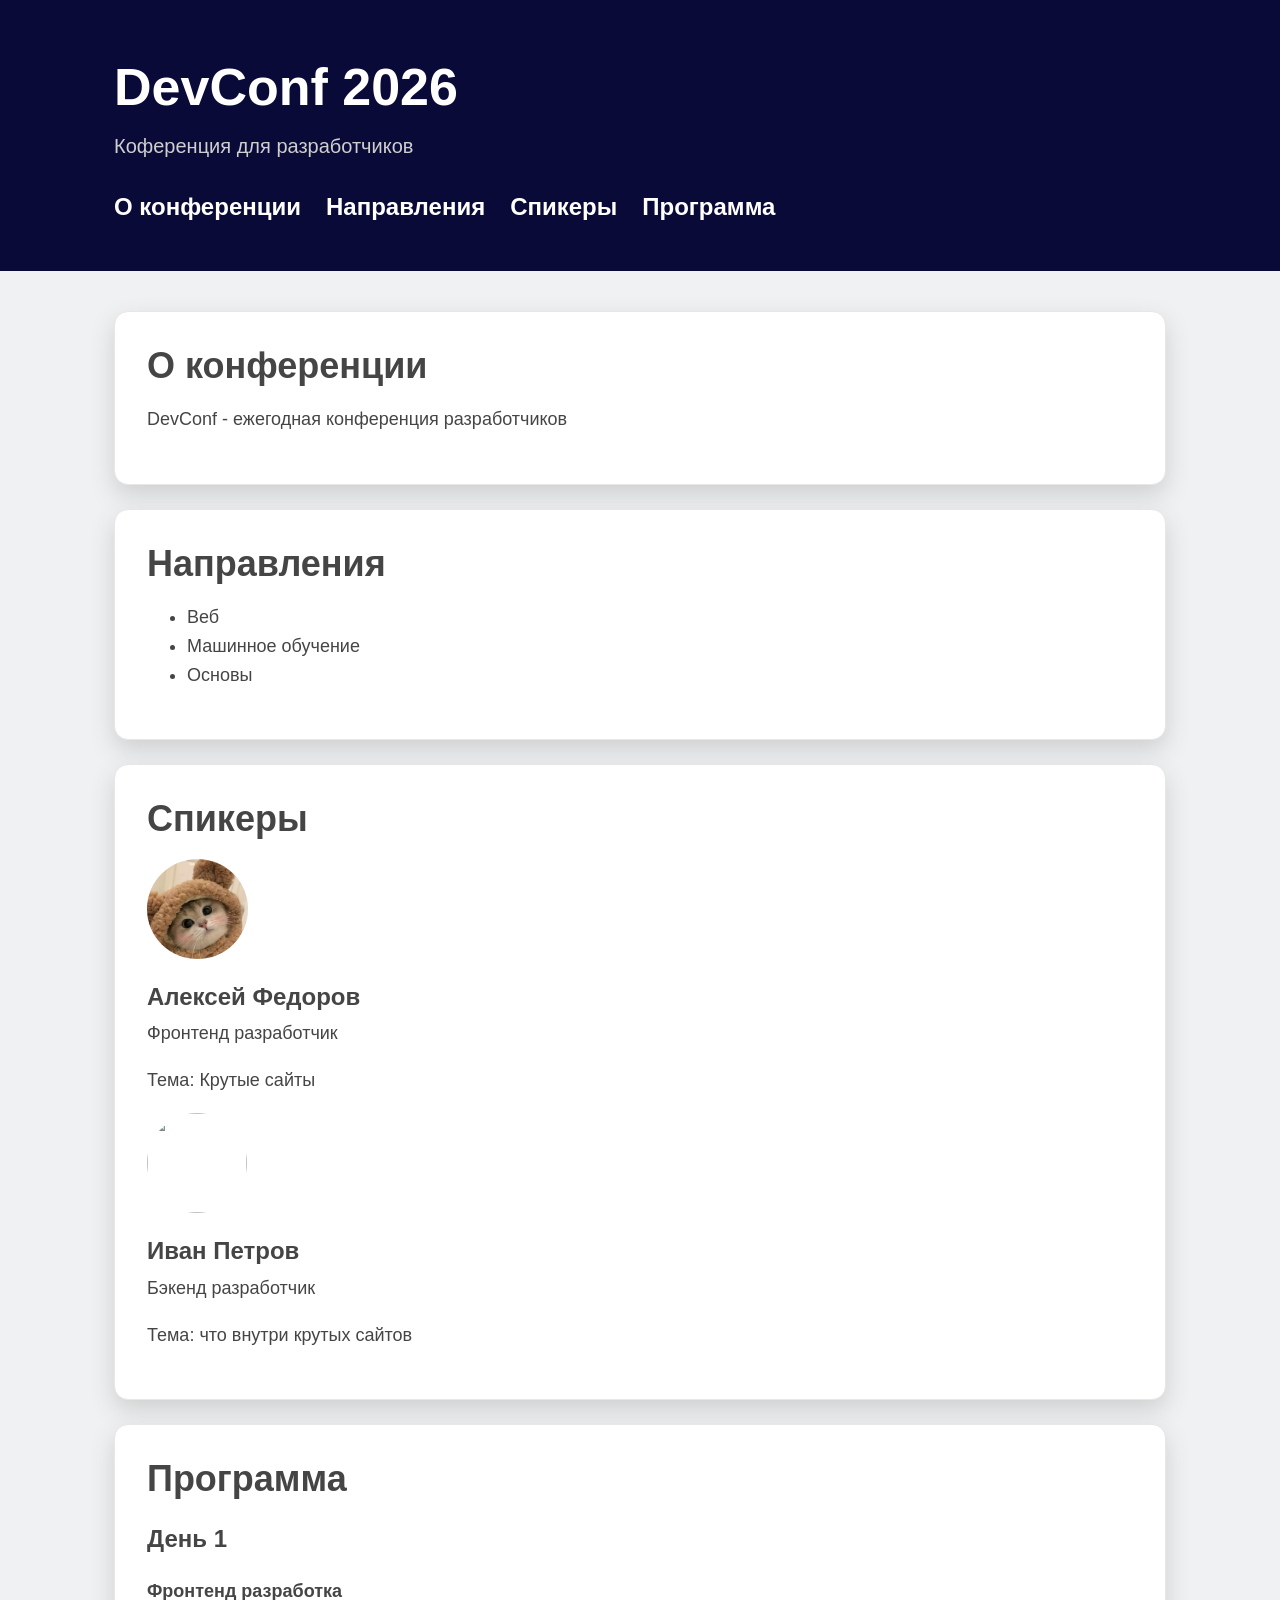
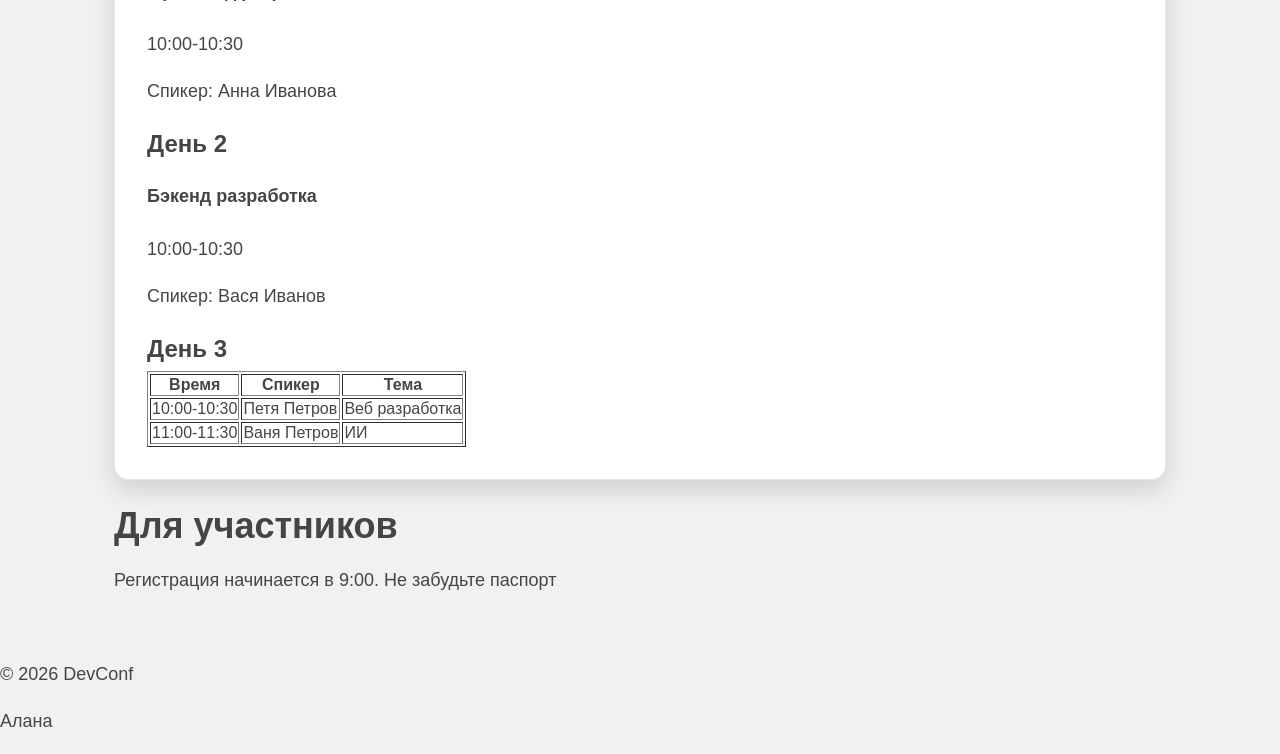
==== index.html @ 01fd3b3c "first commit" ====
<html>
    <head>
        <title>DevConf 2026</title>
        <link rel="stylesheet" href="style.css">
    </head>
    <body>
        <!-- <div>
            <div>
                <a href="">О программе</a>
                <a href="">Спикеры</a>
                <a href="">Направления</a>
            </div>
            <div>
                <img src="" alt="">
            </div>
        </div>
        <div>
        </div> -->
        <header class="site-header">
            <div class="container">
                <h1>DevConf 2026</h1>
                <p class="subtitle">Коференция для разработчиков</p>
                <nav class="nav">
                    <a href="#conf">О конференции</a>
                    <a href="">Направления</a>
                    <a href="">Спикеры</a>
                    <a href="#thems">Программа</a>
                </nav>
            </div>
            
        </header>
        <main class="container page-content">
            <section id="conf" class="section-card">
                <h2>О конференции</h2>
                <p>DevConf - ежегодная конференция разработчиков</p>
            </section>
            <section class="section-card">
                <h2>Направления</h2>
                <ul>
                    <li>Веб</li>
                    <li>Машинное обучение</li>
                    <li>Основы</li>
                </ul>
            </section>
            <section class="section-card">
                <h2>Спикеры</h2>
                <article class="card">
                    <img src="images/cat.jpg" alt="" height="100">
                    <h3>Алексей Федоров</h3>
                    <p>Фронтенд разработчик</p>
                    <p>Тема: Крутые сайты</p>
                </article>

                <article class="card">
                    <img src="https://i.pinimg.com/236x/c8/cc/24/c8cc24bba37a25c009647b8875aae0e3.jpg" alt="" height="100">
                    <h3>Иван Петров</h3>
                    <p>Бэкенд разработчик</p>
                    <p>Тема: что внутри крутых сайтов</p>
                </article>
            </section>
            <section id="thems" class="section-card">
                <h2>Программа</h2>
                <article>
                    <h3>День 1</h3>
                    <div>
                        <h4>Фронтенд разработка</h4>
                        <p>10:00-10:30</p>
                        <p>Спикер: Анна Иванова</p>
                    </div>
                </article>
                <article>
                    <h3>День 2</h3>
                    <div>
                        <h4>Бэкенд разработка</h4>
                        <p>10:00-10:30</p>
                        <p>Спикер: Вася Иванов</p>
                    </div>
                </article>
                <article>
                    <h3>День 3</h3>
                    <table border="1">
                        <thead>
                            <tr>
                                <th>Время</th>
                                <th>Спикер</th>
                                <th>Тема</th>
                            </tr>
                        </thead>
                        <tbody>
                            <tr>
                                <td>10:00-10:30</td>
                                <td>Петя Петров</td>
                                <td>Веб разработка</td>
                            </tr>
                            <tr>
                                <td>11:00-11:30</td>
                                <td>Ваня Петров</td>
                                <td>ИИ</td>
                            </tr>
                        </tbody>
                    </table>
                </article>
            </section>
            <aside>
                <h2>Для участников</h2>
                <p>Регистрация начинается в 9:00. Не забудьте паспорт</p>
            </aside>
        </main>
        <footer>
            <p>© 2026 DevConf</p>
            <p>Алана</p>
        </footer>
    </body>
</html>
---- style.css ----
* {
    box-sizing: border-box;
}

body{
    margin:0;
    font-family: Arial, Helvetica, sans-serif;
    font-size: 18px;
    line-height: 1.6;
    color: rgb(69, 69, 69);
    background-color: rgb(239, 241, 243);
}

.container{
    width: 100%;
    max-width: 1100px;
    margin: 0 auto;
    padding: 0 24px;
}

/* HEADER */

.site-header{
    padding: 56px 0 44px;
    color: white;
    background-color: rgb(10, 10, 56);
}

h1{
    margin-bottom: 12px;
    font-size: 52px;
    line-height: 1.2;
}
h2{
    margin-bottom: 18px;
    font-size: 36px;
    line-height: 1.2;
}
h3{
    margin-bottom: 8px;
    font-size: 24px;
    line-height: 1.2;
}

h1, h2, h2, p{
    margin-top: 0;
}

.subtitle{
    color:rgb(207, 207, 207);
    font-size: 20px;
}

.nav{
    margin-top: 26px;
}

.nav a{
    margin-right: 20px;
    font-size: 24px;
    color:white;
    text-decoration: none;
    font-weight: 700;
}

.nav a:hover{
    text-decoration: underline;
}

/* ОСНОВНОЙ КОНТЕНТ */

.page-content{
    padding-top: 40px;
    padding-bottom: 48px;
}

.section-card{
    background-color: white;
    padding: 32px;
    margin-bottom: 24px;
    border-radius: 14px;
    border: 1px solid rgb(232, 230, 230);
    box-shadow: 0 10px 24px rgb(207, 207, 207);
}

.card img{
    border-radius: 50%;
}
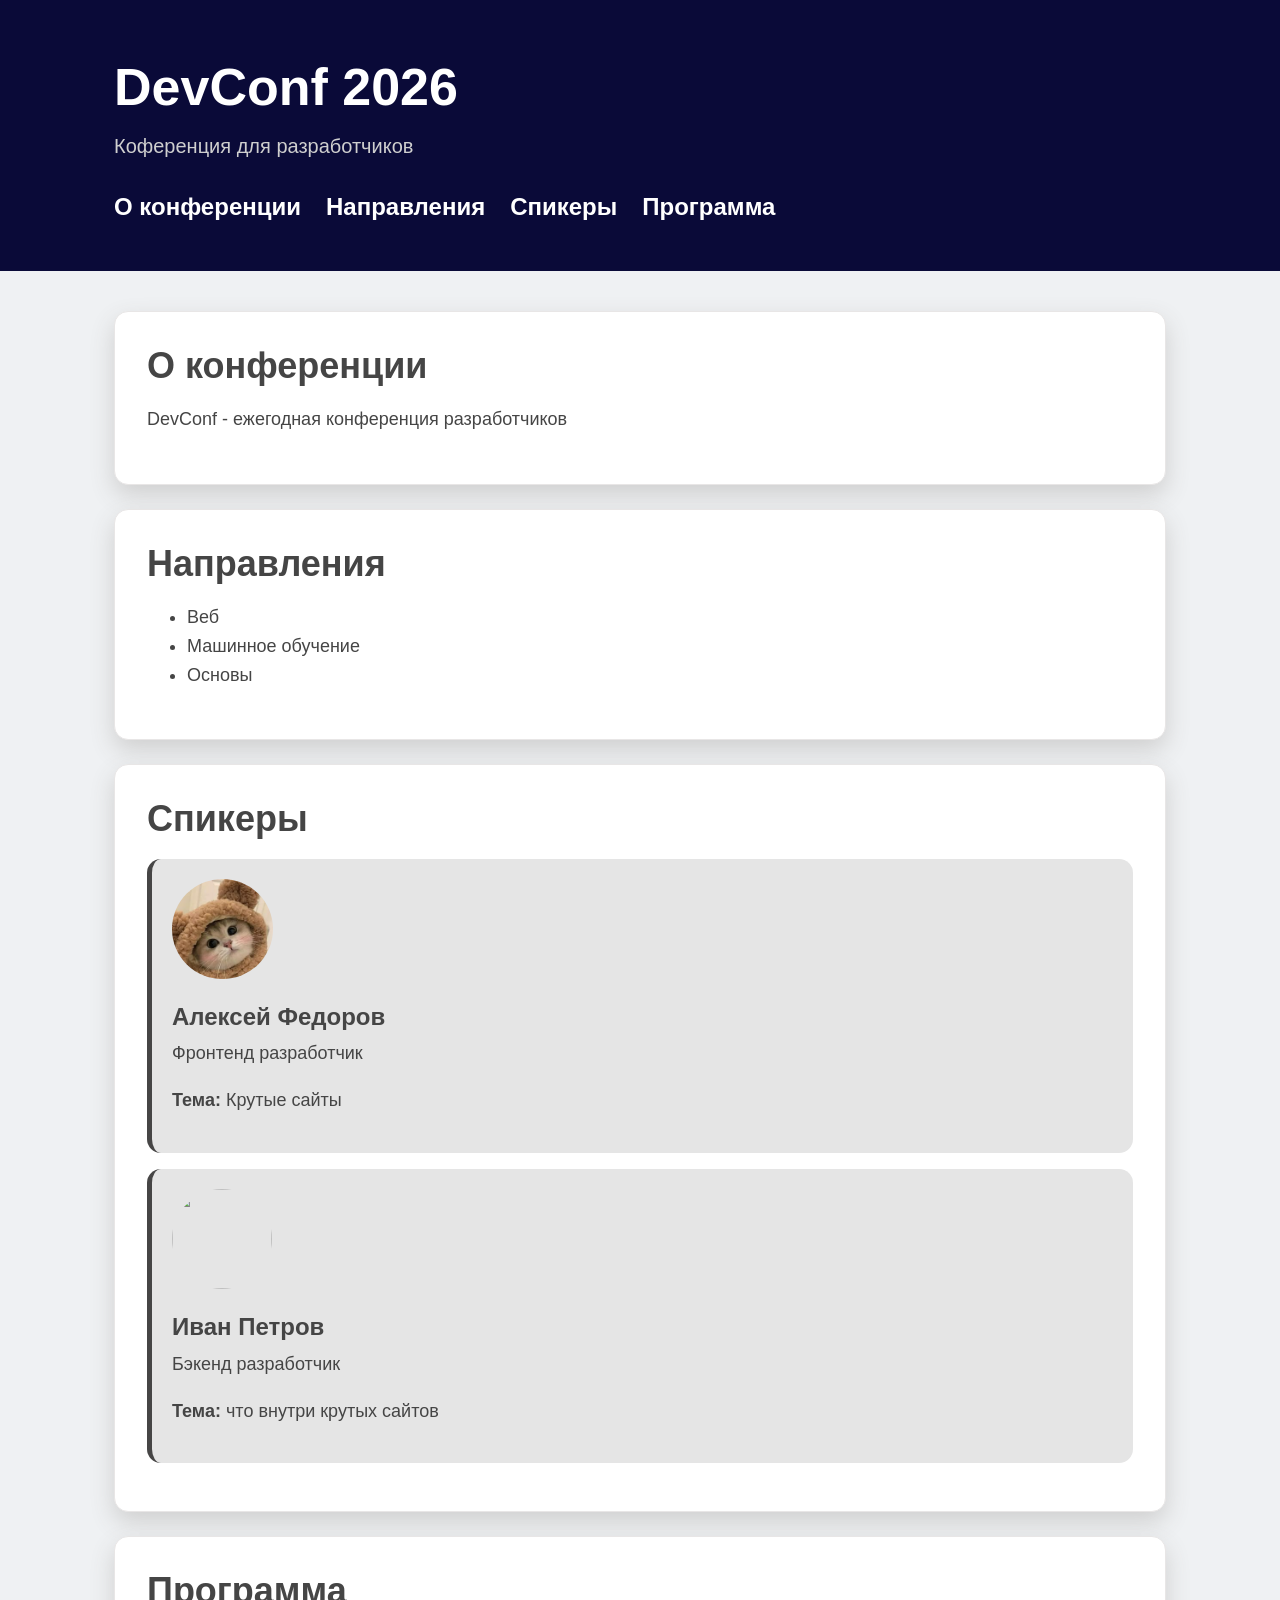
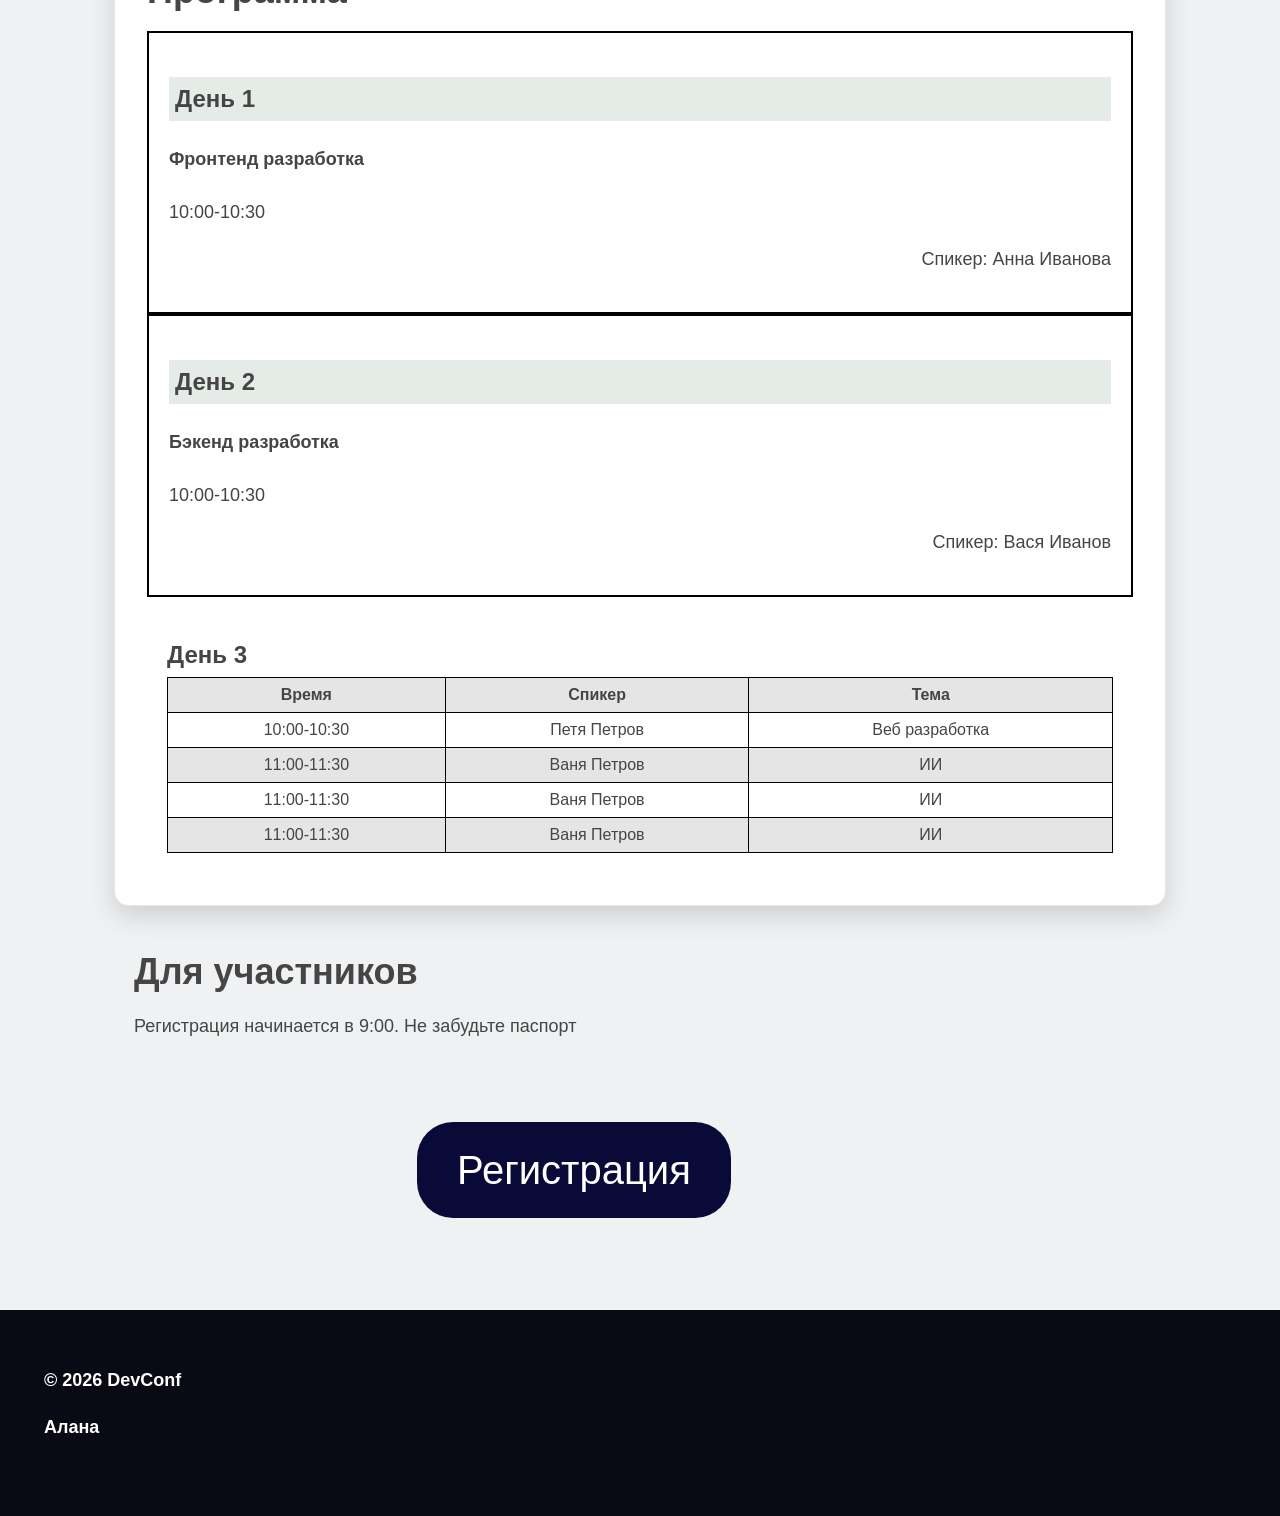
==== commit d522841d: "flex" ====
--- a/index.html
+++ b/index.html
@@ -48,37 +48,37 @@
                     <img src="images/cat.jpg" alt="" height="100">
                     <h3>Алексей Федоров</h3>
                     <p>Фронтенд разработчик</p>
-                    <p>Тема: Крутые сайты</p>
+                    <p><strong>Тема:</strong> Крутые сайты</p>
                 </article>
 
                 <article class="card">
                     <img src="https://i.pinimg.com/236x/c8/cc/24/c8cc24bba37a25c009647b8875aae0e3.jpg" alt="" height="100">
                     <h3>Иван Петров</h3>
                     <p>Бэкенд разработчик</p>
-                    <p>Тема: что внутри крутых сайтов</p>
+                    <p><strong>Тема:</strong> что внутри крутых сайтов</p>
                 </article>
             </section>
             <section id="thems" class="section-card">
                 <h2>Программа</h2>
-                <article>
+                <article class="card-prog">
                     <h3>День 1</h3>
                     <div>
                         <h4>Фронтенд разработка</h4>
                         <p>10:00-10:30</p>
-                        <p>Спикер: Анна Иванова</p>
+                        <p class="pos">Спикер: Анна Иванова</p>
                     </div>
                 </article>
-                <article>
+                <article class="card-prog">
                     <h3>День 2</h3>
                     <div>
                         <h4>Бэкенд разработка</h4>
                         <p>10:00-10:30</p>
-                        <p>Спикер: Вася Иванов</p>
+                        <p class="pos">Спикер: Вася Иванов</p>
                     </div>
                 </article>
-                <article>
+                <article class="card-table">
                     <h3>День 3</h3>
-                    <table border="1">
+                    <table>
                         <thead>
                             <tr>
                                 <th>Время</th>
@@ -97,16 +97,32 @@
                                 <td>Ваня Петров</td>
                                 <td>ИИ</td>
                             </tr>
+
+                            <tr>
+                                <td>11:00-11:30</td>
+                                <td>Ваня Петров</td>
+                                <td>ИИ</td>
+                            </tr>
+
+                            <tr>
+                                <td>11:00-11:30</td>
+                                <td>Ваня Петров</td>
+                                <td>ИИ</td>
+                            </tr>
                         </tbody>
                     </table>
                 </article>
             </section>
-            <aside>
+            <aside class="notice">
                 <h2>Для участников</h2>
                 <p>Регистрация начинается в 9:00. Не забудьте паспорт</p>
             </aside>
+
+            <div class="regist">
+                <a href="registration.html">Регистрация</a>
+            </div>
         </main>
-        <footer>
+        <footer class="site-footer">
             <p>© 2026 DevConf</p>
             <p>Алана</p>
         </footer>
--- a/style.css
+++ b/style.css
@@ -85,4 +85,81 @@
 
 .card img{
     border-radius: 50%;
+}
+
+.card{
+    margin-bottom: 16px;
+    padding: 20px;
+    background-color: rgb(229, 229, 229);
+    border-radius: 14px;
+    border-left: 5px solid rgb(70, 69, 69);
+}
+
+.card-prog{
+    border: 2px solid black;
+    padding: 20px;
+}
+
+.card-prog h3{
+    background-color: rgb(229, 235, 230);
+    padding: 8px 6px;
+}
+
+.pos{
+    text-align: right;
+}
+
+.card-table{
+    padding: 20px;
+}
+
+table{
+    border: 1px solid black;
+    width: 100%;
+    border-collapse: collapse;
+}
+table th, table td{
+    border: 1px solid black;
+    padding: 8px;
+    text-align: center;
+}
+
+table th{
+    background-color: rgb(229, 229, 229);
+}
+
+table tr:nth-child(even) td{
+    background-color: rgb(229, 229, 229);
+}
+
+.notice{
+    padding: 20px;
+}
+
+.site-footer{
+    padding: 56px 44px;
+    color: white;
+    background-color: rgb(10, 10, 20);
+    font-weight: 700;
+}
+
+.regist{
+    padding: 60px 40px;
+    margin: 0 auto;
+    width: 50%;
+}
+
+.regist a{
+    text-align: center;
+    padding: 26px 40px;
+    font-size: 40px;
+    background-color:rgb(10, 10, 56);
+    color: white;
+    border-radius: 36px;
+    text-decoration: none;
+}
+
+.regist a:hover{
+    color:rgb(10, 10, 56);
+    background-color: rgb(110, 110, 114);
 }
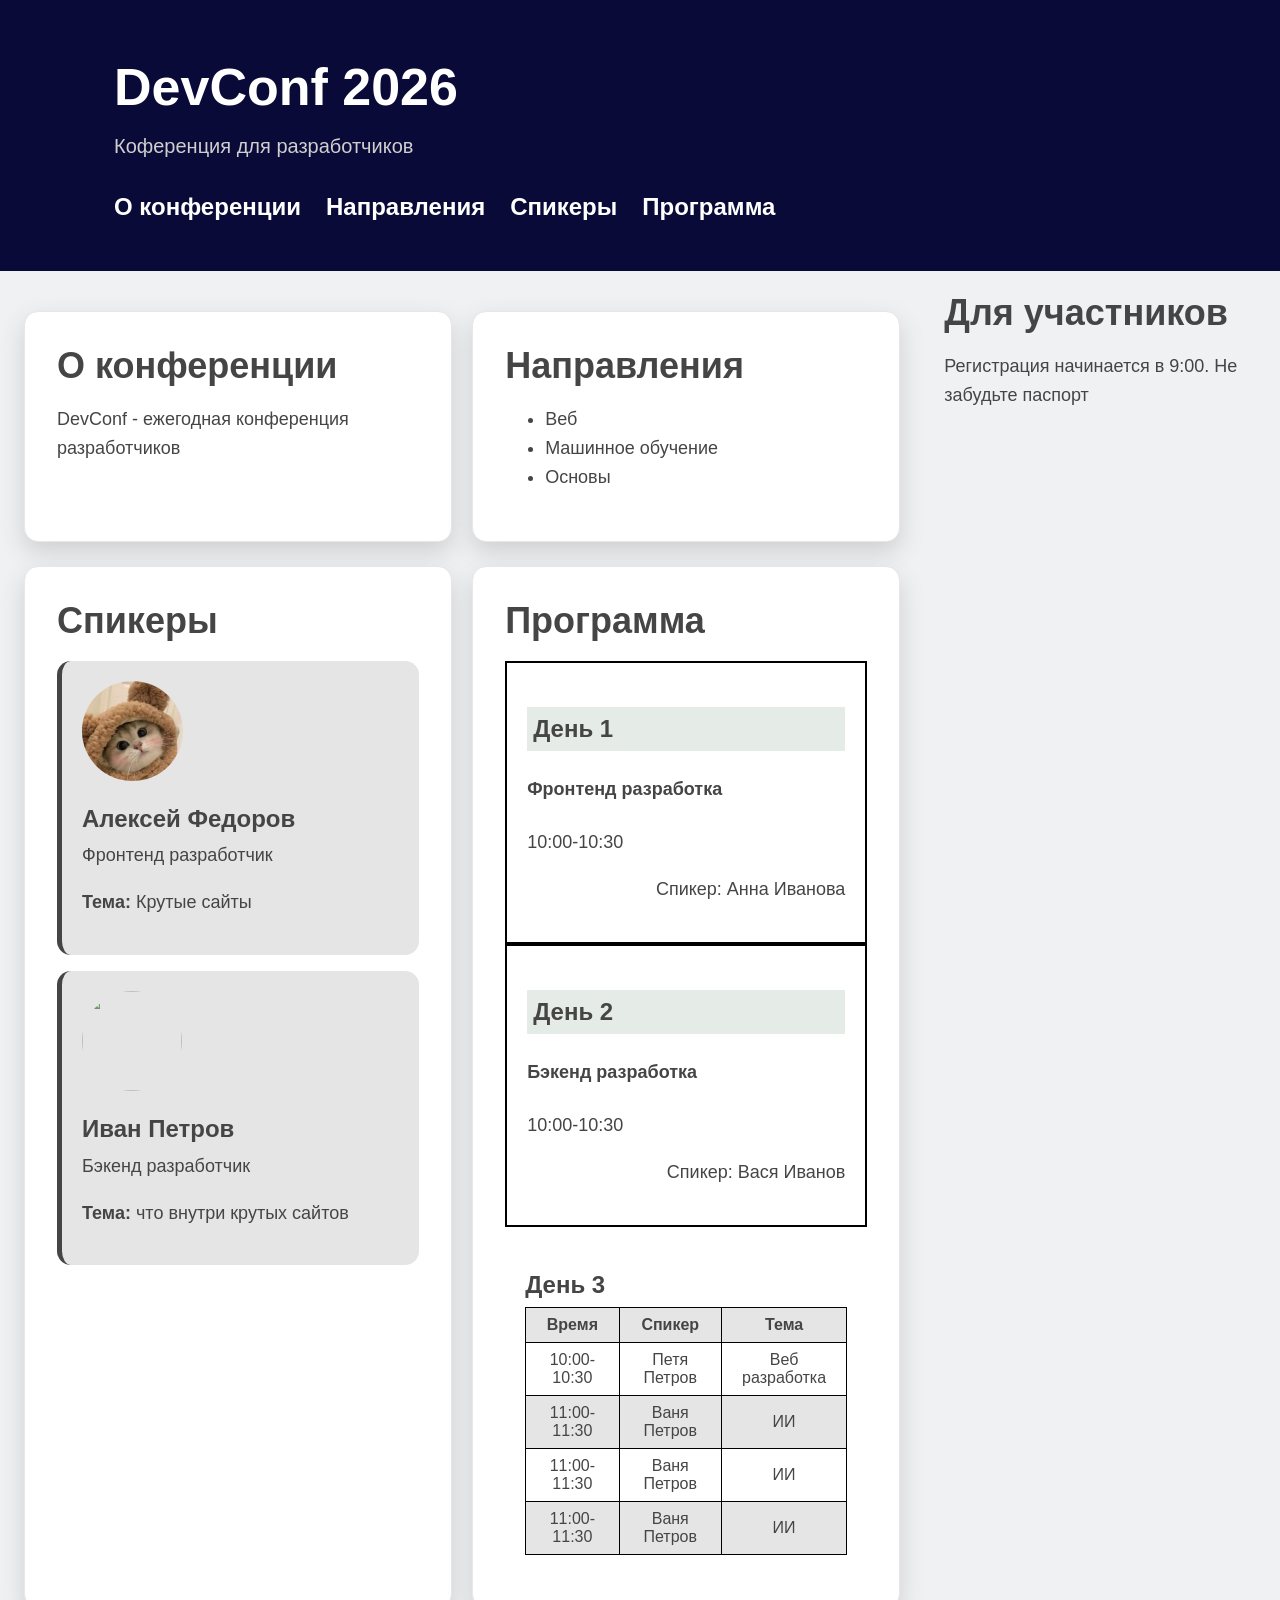
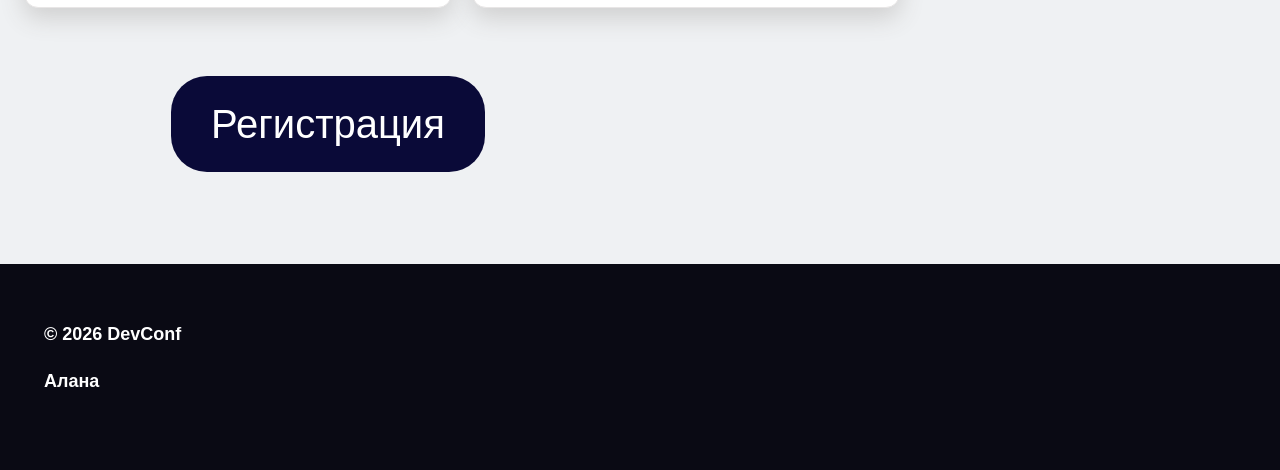
==== commit 8db0137c: "grid" ====
--- a/index.html
+++ b/index.html
@@ -113,15 +113,17 @@
                     </table>
                 </article>
             </section>
-            <aside class="notice">
-                <h2>Для участников</h2>
-                <p>Регистрация начинается в 9:00. Не забудьте паспорт</p>
-            </aside>
+           
 
             <div class="regist">
                 <a href="registration.html">Регистрация</a>
             </div>
         </main>
+
+         <aside class="notice">
+                <h2>Для участников</h2>
+                <p>Регистрация начинается в 9:00. Не забудьте паспорт</p>
+        </aside>
         <footer class="site-footer">
             <p>© 2026 DevConf</p>
             <p>Алана</p>
--- a/style.css
+++ b/style.css
@@ -9,7 +9,17 @@
     line-height: 1.6;
     color: rgb(69, 69, 69);
     background-color: rgb(239, 241, 243);
+    display: grid;
+    grid-template-areas: "h h"
+                         "main aside"
+                         ". ."
+                         "footer footer";
 }
+
+header{ grid-area: h;}
+aside {grid-area: aside;}
+main{grid-area: main;}
+footer{grid-area: footer;}
 
 .container{
     width: 100%;
@@ -162,4 +172,10 @@
 .regist a:hover{
     color:rgb(10, 10, 56);
     background-color: rgb(110, 110, 114);
+}
+
+main{
+    display: grid;
+    grid-template-columns: 1fr 1fr;
+    column-gap: 20px;
 }
